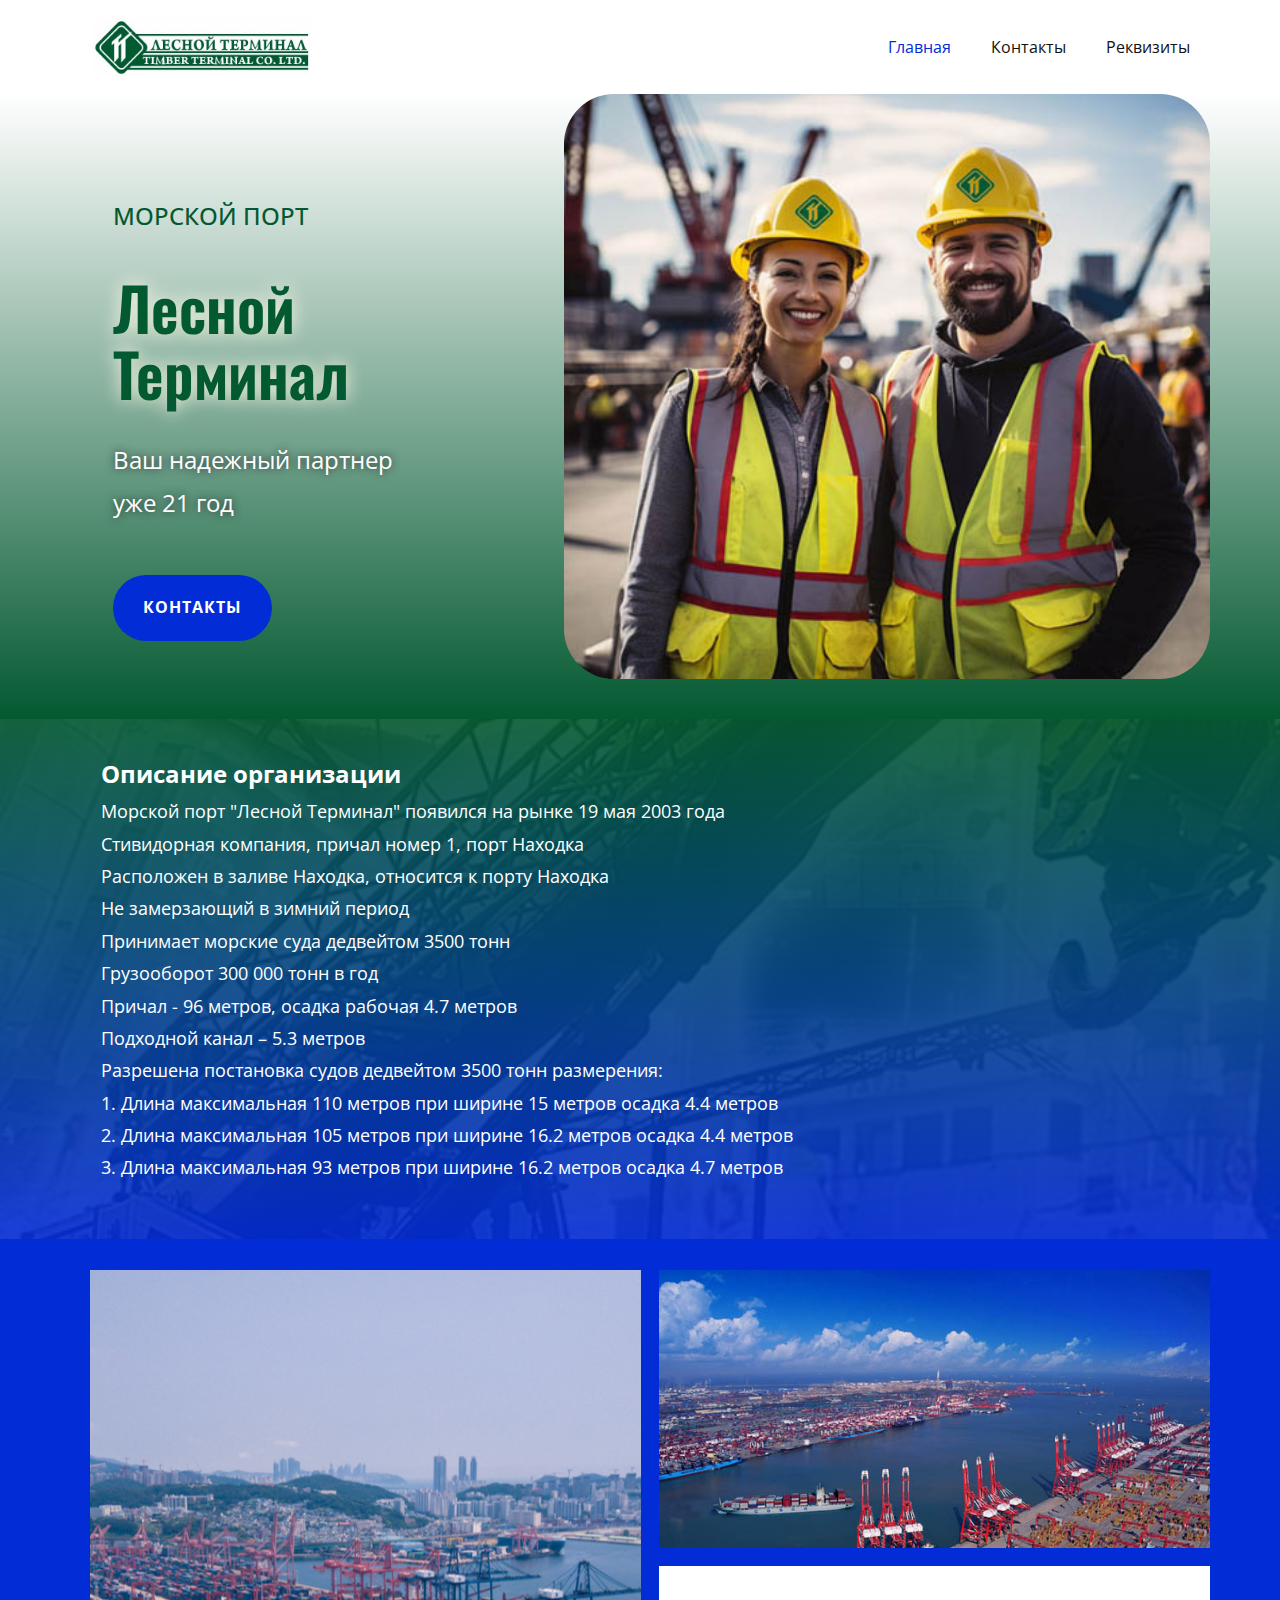
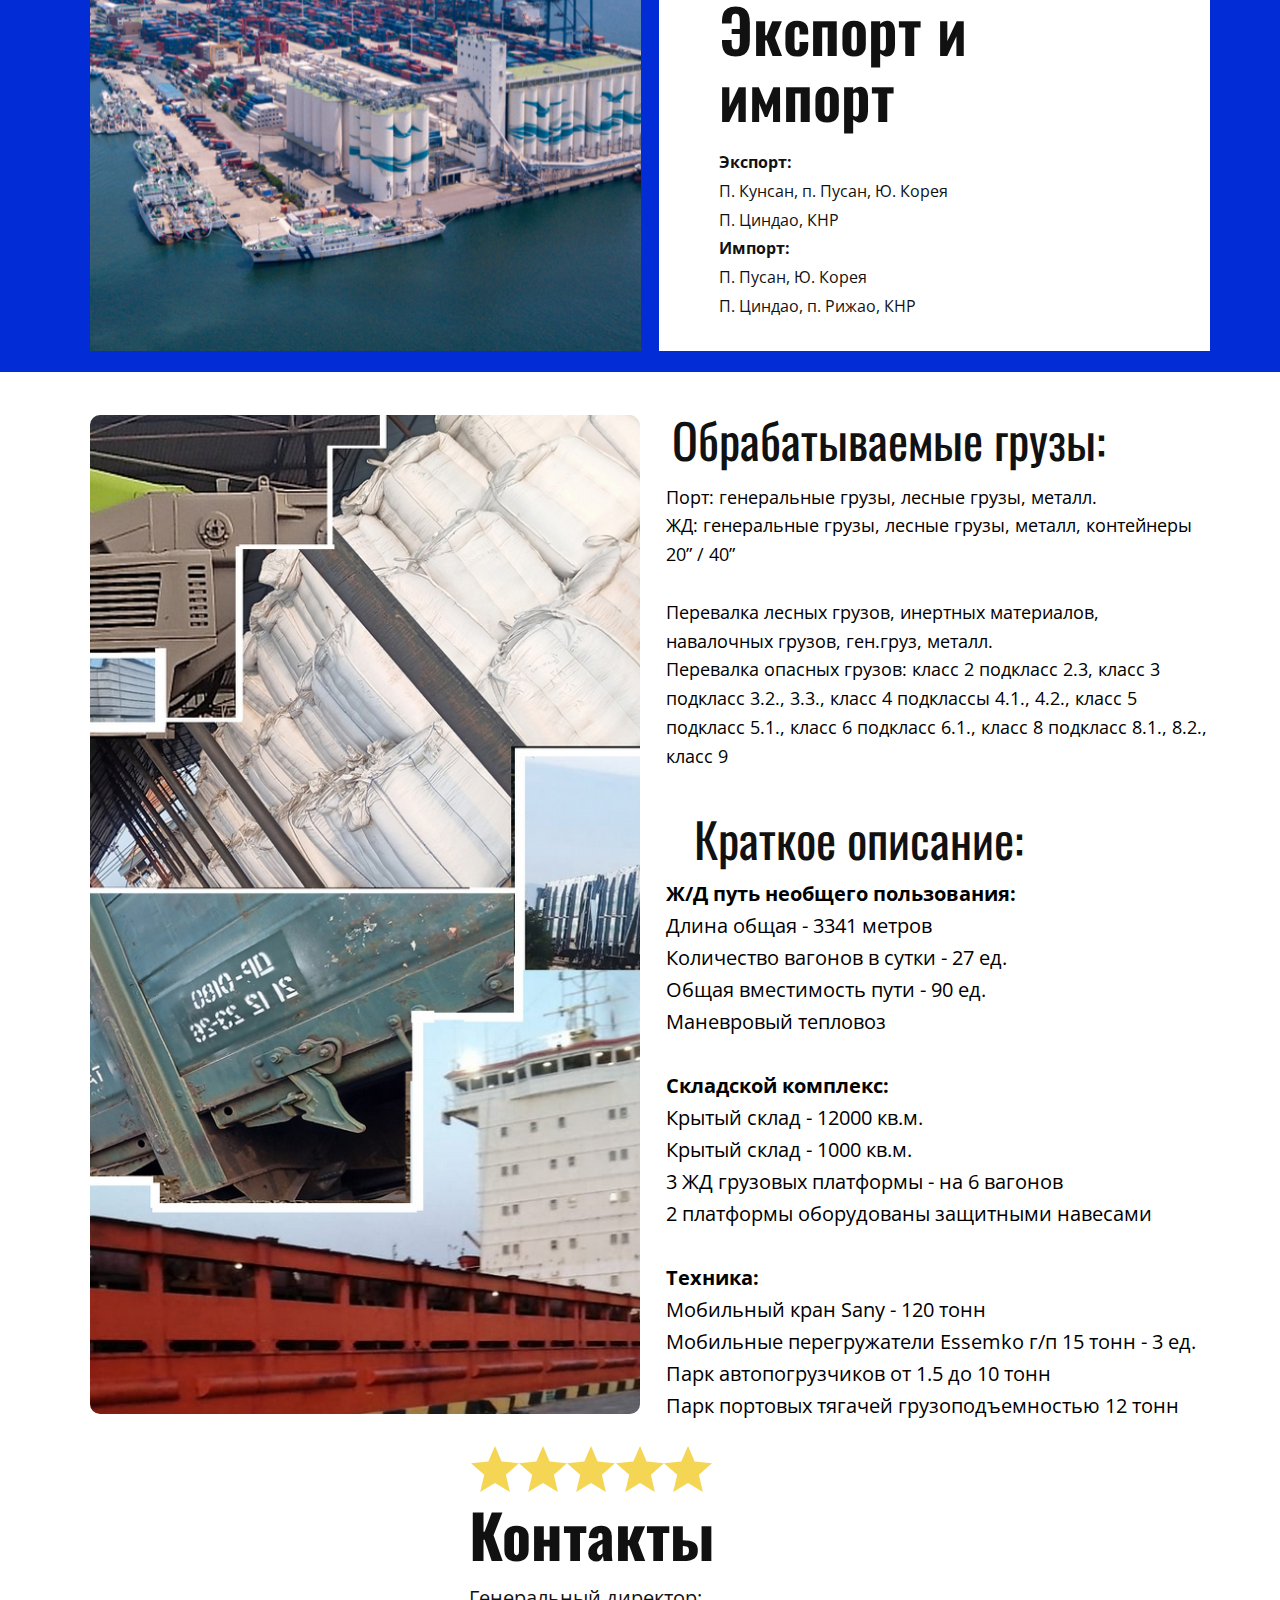
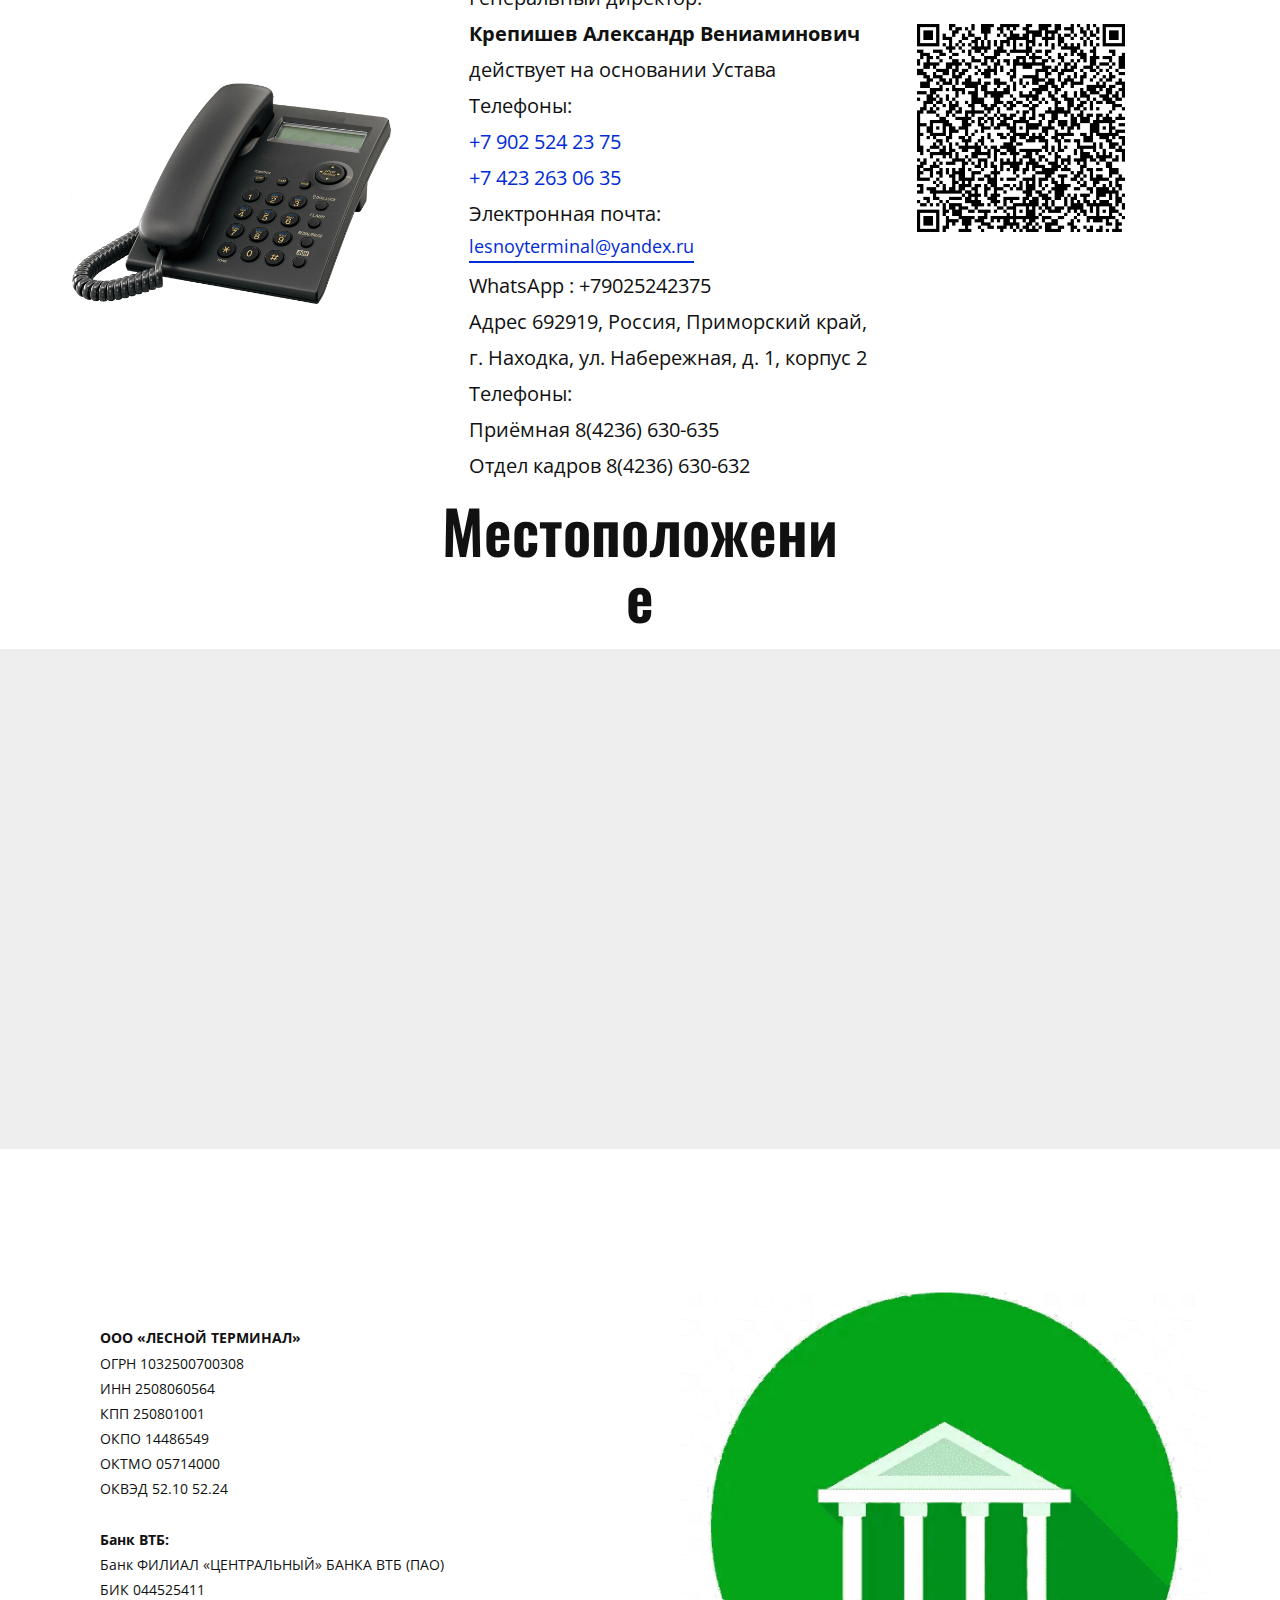
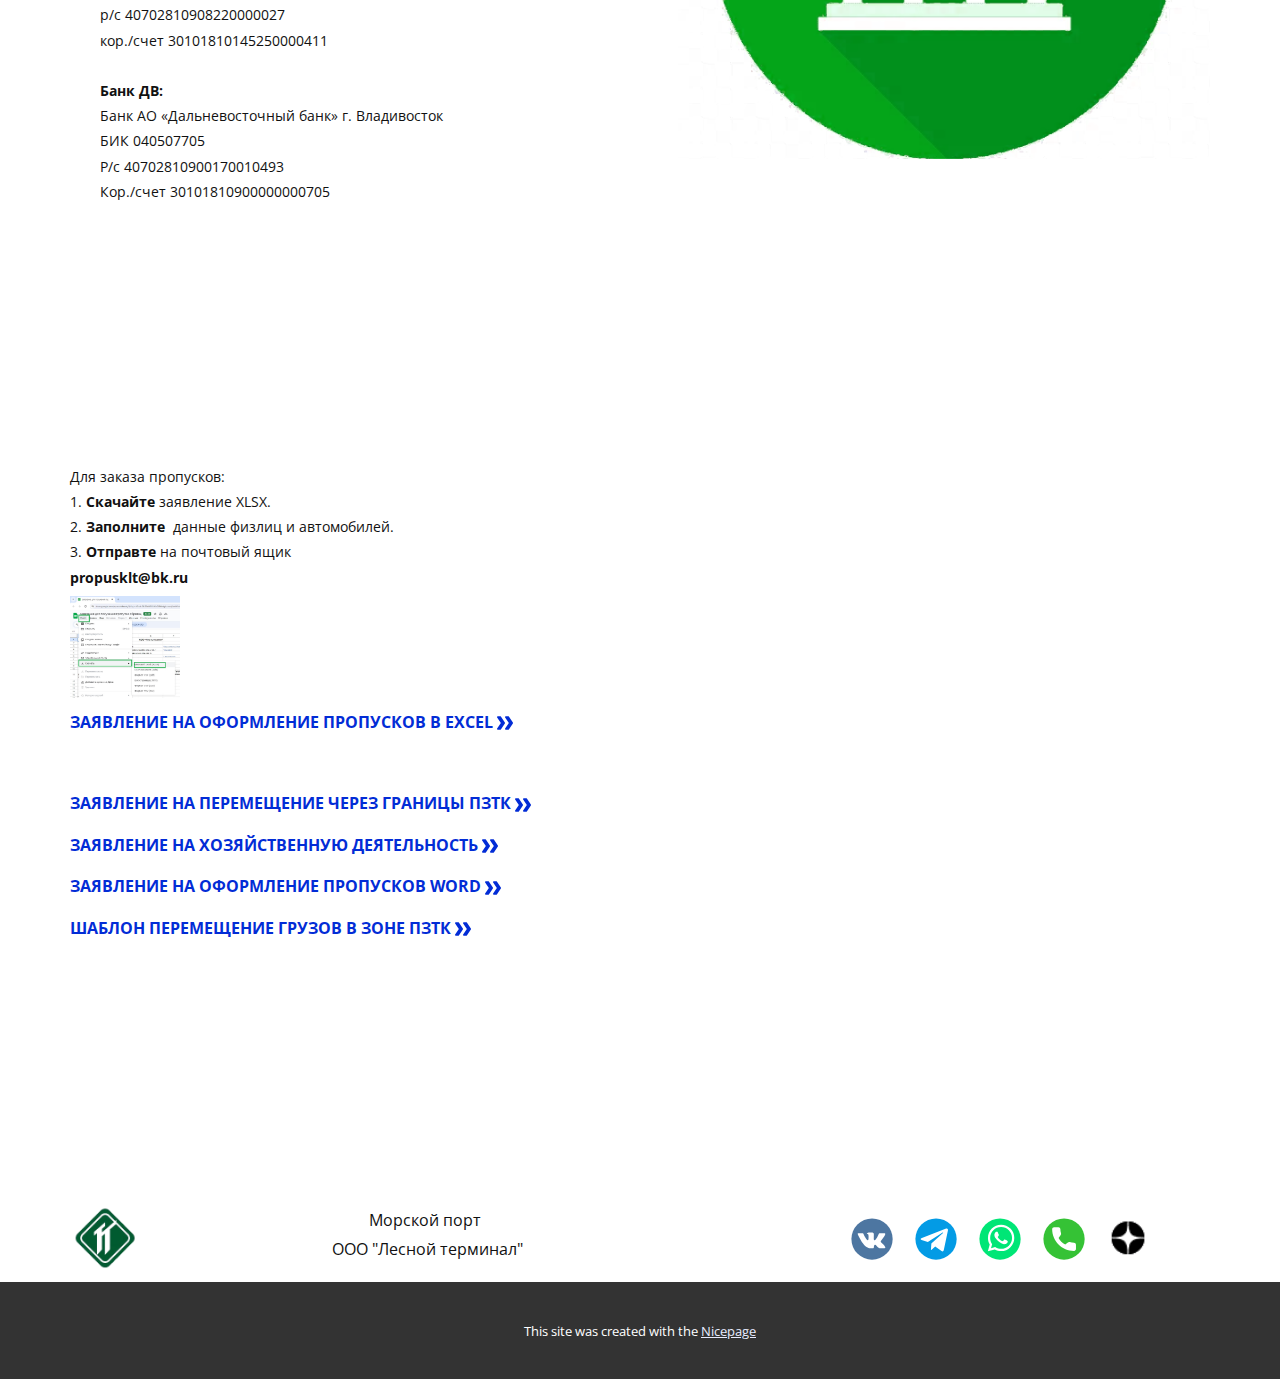
==== index.html @ 2a7ea037 "site 1.0" ====
<!DOCTYPE html>
<html style="font-size: 16px;" lang="ru-RU"><head>
    <meta name="viewport" content="width=device-width, initial-scale=1.0">
    <meta charset="utf-8">
    <meta name="keywords" content="морской порт лесной терминал стивидорная компания находка импорт экспорт погрузка разгрузка перевалка обработка грузов">
    <meta name="description" content="">
    <title>Главная</title>
    <link rel="stylesheet" href="nicepage.css" media="screen">
<link rel="stylesheet" href="Главная.css" media="screen">
    <script class="u-script" type="text/javascript" src="jquery.js" defer=""></script>
    <script class="u-script" type="text/javascript" src="nicepage.js" defer=""></script>
    <link rel="icon" href="images/favicon.jpg">
    <link id="u-theme-google-font" rel="stylesheet" href="fonts.css">
    
    
    
    
    
    
    
    
    
    
    
    
    
    <script type="application/ld+json">{
		"@context": "http://schema.org",
		"@type": "Organization",
		"name": "Копия lesnoyterminal",
		"logo": "images/logo2.jpg",
		"sameAs": [
				"https://vk.com/timberterminal",
				"https://t.me/timber_terminal",
				"tel:+79025242375",
				"tel:+79025242375",
				"https://sites.google.com/view/timber-terminal"
		]
}</script>
    <meta name="theme-color" content="#022cd6">
    <meta property="og:title" content="Главная">
    <meta property="og:description" content="">
    <meta property="og:type" content="website">
  <meta data-intl-tel-input-cdn-path="intlTelInput/"></head>
  <body data-home-page="Главная.html" data-home-page-title="Главная" data-path-to-root="./" data-include-products="false" class="u-body u-xl-mode" data-lang="ru"><header class="u-clearfix u-header u-header" id="sec-8713" data-animation-name="" data-animation-duration="0" data-animation-delay="0" data-animation-direction=""><div class="u-clearfix u-sheet u-valign-middle u-sheet-1">
        <a href="#" class="u-image u-logo u-image-1" data-image-width="554" data-image-height="146">
          <img src="images/logo2.jpg" class="u-logo-image u-logo-image-1">
        </a>
        <nav class="u-menu u-menu-one-level u-offcanvas u-menu-1">
          <div class="menu-collapse" style="font-size: 1rem; letter-spacing: 0px;">
            <a class="u-button-style u-custom-left-right-menu-spacing u-custom-padding-bottom u-custom-top-bottom-menu-spacing u-nav-link u-text-active-palette-1-base u-text-hover-palette-2-base" href="#">
              <svg class="u-svg-link" viewBox="0 0 24 24"><use xlink:href="#menu-hamburger"></use></svg>
              <svg class="u-svg-content" version="1.1" id="menu-hamburger" viewBox="0 0 16 16" x="0px" y="0px" xmlns:xlink="http://www.w3.org/1999/xlink" xmlns="http://www.w3.org/2000/svg"><g><rect y="1" width="16" height="2"></rect><rect y="7" width="16" height="2"></rect><rect y="13" width="16" height="2"></rect>
</g></svg>
            </a>
          </div>
          <div class="u-custom-menu u-nav-container">
            <ul class="u-nav u-unstyled u-nav-1"><li class="u-nav-item"><a class="u-button-style u-nav-link u-text-active-palette-1-base u-text-hover-palette-2-base" href="Главная.html" style="padding: 16px 20px;">Главная</a>
</li><li class="u-nav-item"><a class="u-button-style u-nav-link u-text-active-palette-1-base u-text-hover-palette-2-base" href="Контакты.html" style="padding: 16px 20px;">Контакты</a>
</li><li class="u-nav-item"><a class="u-button-style u-nav-link u-text-active-palette-1-base u-text-hover-palette-2-base" href="Реквизиты.html" style="padding: 16px 20px;">Реквизиты</a>
</li></ul>
          </div>
          <div class="u-custom-menu u-nav-container-collapse">
            <div class="u-black u-container-style u-inner-container-layout u-opacity u-opacity-95 u-sidenav">
              <div class="u-inner-container-layout u-sidenav-overflow">
                <div class="u-menu-close"></div>
                <ul class="u-align-center u-nav u-popupmenu-items u-unstyled u-nav-2"><li class="u-nav-item"><a class="u-button-style u-nav-link" href="Главная.html">Главная</a>
</li><li class="u-nav-item"><a class="u-button-style u-nav-link" href="Контакты.html">Контакты</a>
</li><li class="u-nav-item"><a class="u-button-style u-nav-link" href="Реквизиты.html">Реквизиты</a>
</li></ul>
              </div>
            </div>
            <div class="u-black u-menu-overlay u-opacity u-opacity-70"></div>
          </div>
        </nav>
      </div></header> 
    <section class="u-clearfix u-gradient u-lightbox u-section-1" id="carousel_72a0">
      <div class="u-clearfix u-sheet u-sheet-1">
        <div class="data-layout-selected u-clearfix u-expanded-width u-gutter-0 u-layout-custom-xs u-layout-wrap u-layout-wrap-1">
          <div class="u-layout">
            <div class="u-layout-row">
              <div class="u-align-left u-container-style u-layout-cell u-left-cell u-size-26-xl u-size-27-lg u-size-28-md u-size-28-sm u-size-60-xs u-layout-cell-1">
                <div class="u-container-layout u-container-layout-1">
                  <p class="u-text u-text-custom-color-1 u-text-1">МОРСКОЙ ПОРТ</p>
                  <h2 class="u-text u-text-custom-color-1 u-text-2">Лесной Терминал </h2>
                  <p class="u-text u-text-body-alt-color u-text-3"> Ваш надежный партнер уже 21 год</p>
                  <a href="Главная.html#sec-33ca" class="u-align-left u-border-none u-btn u-btn-round u-button-style u-hover-palette-1-light-1 u-radius u-text-active-white u-btn-1">контакты </a>
                </div>
              </div>
              <div class="u-container-style u-image u-image-round u-layout-cell u-radius u-right-cell u-size-32-md u-size-32-sm u-size-33-lg u-size-34-xl u-size-60-xs u-image-1" data-image-width="480" data-image-height="480">
                <div class="u-container-layout u-container-layout-2"></div>
              </div>
            </div>
          </div>
        </div>
      </div>
    </section>
    <section class="u-clearfix u-image u-palette-1-dark-1 u-shading u-section-2" id="carousel_14cd" data-image-width="540" data-image-height="640">
      <div class="u-clearfix u-sheet u-sheet-1">
        <div class="data-layout-selected u-clearfix u-expanded-width-lg u-expanded-width-md u-expanded-width-sm u-expanded-width-xs u-gutter-10 u-layout-custom-xs u-layout-wrap u-layout-wrap-1">
          <div class="u-gutter-0 u-layout">
            <div class="u-layout-row">
              <div class="u-align-left u-container-style u-layout-cell u-size-60 u-layout-cell-1">
                <div class="u-container-layout u-container-layout-1">
                  <p class="u-align-left u-text u-text-body-alt-color u-text-1">
                    <span style="font-size: 1.5rem;"><b>Описание организации</b>
                    </span>
                    <br>Морской порт "Лесной Терминал" появился на рынке 19 мая 2003 года<br>Стивидорная компания, причал номер 1, порт Находка<br>Расположен в заливе Находка, относится к порту Находка<br>Не замерзающий в зимний период<br>Принимает морские суда дедвейтом 3500 тонн<br>Грузооборот 300 000 тонн в год<br>Причал - 96 метров, осадка рабочая 4.7 метров<br>Подходной канал – 5.3 метров<br>Разрешена постановка судов де​двейтом 3500 тонн размерения:<br>1. Длина максимальная 110 метров при ширине 15 метров осадка 4.4 метров<br>2. Длина максимальная 105 метров при ширине 16.2 метров осадка 4.4 метров<br>3. Длина максимальная 93 метров при ширине 16.2 метров осадка 4.7 метров 
                  </p>
                </div>
              </div>
            </div>
          </div>
        </div>
      </div>
    </section>
    <section class="u-clearfix u-palette-1-dark-1 u-section-3" id="sec-cba5">
      <div class="u-clearfix u-sheet u-sheet-1">
        <div class="data-layout-selected u-clearfix u-expanded-width-md u-expanded-width-sm u-expanded-width-xs u-gutter-18 u-layout-wrap u-palette-1-dark-1 u-layout-wrap-1">
          <div class="u-gutter-0 u-layout">
            <div class="u-layout-row">
              <div class="u-size-30 u-size-60-md">
                <div class="u-layout-row">
                  <div class="u-align-left u-container-style u-hidden-xs u-image u-layout-cell u-left-cell u-size-60 u-image-1" src="" data-image-width="948" data-image-height="640">
                    <div class="u-container-layout u-valign-middle u-container-layout-1" src=""></div>
                  </div>
                </div>
              </div>
              <div class="u-size-30 u-size-60-md">
                <div class="u-layout-col">
                  <div class="u-align-left u-container-style u-image u-layout-cell u-right-cell u-size-40 u-image-2" data-image-width="640" data-image-height="351">
                    <div class="u-container-layout u-valign-middle u-container-layout-2" src=""></div>
                  </div>
                  <div class="u-align-left u-container-align-left-lg u-container-align-left-md u-container-align-left-xl u-container-style u-layout-cell u-right-cell u-size-20 u-white u-layout-cell-3" src="">
                    <div class="u-container-layout u-valign-top-xl u-container-layout-3">
                      <h2 class="u-align-center-sm u-align-center-xs u-align-left-lg u-align-left-md u-align-left-xl u-text u-text-default-lg u-text-default-md u-text-default-sm u-text-default-xl u-text-1"> Экспорт и импорт</h2>
                      <p class="u-align-left u-text u-text-2"><b>Экспорт:</b>
                        <br>П. Кунсан, п. Пусан, Ю. Корея<br>П. Циндао, КНР<br><b>Импорт:</b>
                        <br>П. Пусан, Ю. Корея<br>П. Циндао, п. Рижао, КНР
                      </p>
                    </div>
                  </div>
                </div>
              </div>
            </div>
          </div>
        </div>
      </div>
    </section>
    <section class="u-align-center u-clearfix u-image u-shading u-section-4" id="sec-96f3" data-image-width="2048" data-image-height="1080">
      <div class="u-clearfix u-sheet u-sheet-1">
        <h1 class="u-align-center u-text u-text-body-color u-title u-text-1"> Обрабатываемые грузы:</h1>
        <img class="u-expanded-width-xs u-image u-image-round u-radius u-image-1" src="images/ww.jpg" alt="" data-image-width="2048" data-image-height="1080">
        <p class="u-align-left u-large-text u-text u-text-black u-text-variant u-text-2"> Порт: генеральные грузы, лесные грузы, металл.<br>ЖД: генеральные грузы, лесные грузы, металл, контейнеры 20” / 40”<br>
          <br>Перевалка лесных грузов, инертных материалов, навалочных грузов, ген.груз, металл.<br>Перевалка опасных грузов: класс 2 подкласс 2.3, класс 3 подкласс 3.2., 3.3., класс 4 подклассы 4.1., 4.2., класс 5 подкласс 5.1., класс 6 подкласс 6.1., класс 8 подкласс 8.1., 8.2., класс 9
        </p>
        <h1 class="u-align-center u-text u-text-body-color u-title u-text-3"> Краткое описание:</h1>
        <p class="u-align-left u-large-text u-text u-text-black u-text-variant u-text-4"><b>Ж/Д путь необщего пользования:</b>
          <br>Длина общая - 3341 метров<br>Количество вагонов в сутки - 27 ед.<br>Общая вместимость пути - 90 ед.<br>Маневровый тепловоз<br>
          <br><b>Складской комплекс:</b>
          <br>Крытый склад - 12000 кв.м.<br>Крытый склад - 1000 кв.м.<br>3 ЖД грузовых платформы - на 6 вагонов<br>2 платформы оборудованы защитными навесами<br>
          <br><b>Техника:</b>
          <br>Мобильный кран Sany - 120 тонн<br>Мобильные перегружатели Essemko г/п 15 тонн - 3 ед.<br>Парк автопогрузчиков от 1.5 до 10 тонн<br>Парк портовых тягачей грузоподъемностью 12 тонн
        </p>
      </div>
    </section>
    <section class="u-clearfix u-section-5" id="sec-f54a">
      <div class="u-clearfix u-sheet u-valign-middle-xs u-sheet-1"><span class="u-align-center u-icon u-text-palette-3-light-1 u-icon-1"><svg class="u-svg-link" preserveAspectRatio="xMidYMin slice" viewBox="0 0 32 32" style=""><use xmlns:xlink="http://www.w3.org/1999/xlink" xlink:href="#svg-475f"></use></svg><svg class="u-svg-content" viewBox="0 0 32 32" id="svg-475f"><g><path d="M20.388,10.918L32,12.118l-8.735,7.749L25.914,31.4l-9.893-6.088L6.127,31.4l2.695-11.533L0,12.118 l11.547-1.2L16.026,0.6L20.388,10.918z"></path>
</g></svg>
                
                
              </span><span class="u-align-center u-icon u-text-palette-3-light-1 u-icon-2"><svg class="u-svg-link" preserveAspectRatio="xMidYMin slice" viewBox="0 0 32 32" style=""><use xmlns:xlink="http://www.w3.org/1999/xlink" xlink:href="#svg-cccf"></use></svg><svg class="u-svg-content" viewBox="0 0 32 32" id="svg-cccf"><g><path d="M20.388,10.918L32,12.118l-8.735,7.749L25.914,31.4l-9.893-6.088L6.127,31.4l2.695-11.533L0,12.118 l11.547-1.2L16.026,0.6L20.388,10.918z"></path>
</g></svg>
                
                
              </span><span class="u-align-center u-icon u-text-palette-3-light-1 u-icon-3"><svg class="u-svg-link" preserveAspectRatio="xMidYMin slice" viewBox="0 0 32 32" style=""><use xmlns:xlink="http://www.w3.org/1999/xlink" xlink:href="#svg-e0ba"></use></svg><svg class="u-svg-content" viewBox="0 0 32 32" id="svg-e0ba"><g><path d="M20.388,10.918L32,12.118l-8.735,7.749L25.914,31.4l-9.893-6.088L6.127,31.4l2.695-11.533L0,12.118 l11.547-1.2L16.026,0.6L20.388,10.918z"></path>
</g></svg>
                
                
              </span><span class="u-align-center u-icon u-text-palette-3-light-1 u-icon-4"><svg class="u-svg-link" preserveAspectRatio="xMidYMin slice" viewBox="0 0 32 32" style=""><use xmlns:xlink="http://www.w3.org/1999/xlink" xlink:href="#svg-8091"></use></svg><svg class="u-svg-content" viewBox="0 0 32 32" id="svg-8091"><g><path d="M20.388,10.918L32,12.118l-8.735,7.749L25.914,31.4l-9.893-6.088L6.127,31.4l2.695-11.533L0,12.118 l11.547-1.2L16.026,0.6L20.388,10.918z"></path>
</g></svg>
                
                
              </span><span class="u-align-center u-icon u-text-palette-3-light-1 u-icon-5"><svg class="u-svg-link" preserveAspectRatio="xMidYMin slice" viewBox="0 0 32 32" style=""><use xmlns:xlink="http://www.w3.org/1999/xlink" xlink:href="#svg-169b"></use></svg><svg class="u-svg-content" viewBox="0 0 32 32" id="svg-169b"><g><path d="M20.388,10.918L32,12.118l-8.735,7.749L25.914,31.4l-9.893-6.088L6.127,31.4l2.695-11.533L0,12.118 l11.547-1.2L16.026,0.6L20.388,10.918z"></path>
</g></svg>
                
                
              </span>
      </div>
    </section>
    <section class="u-clearfix u-container-align-center-lg u-container-align-center-md u-container-align-center-sm u-container-align-center-xl u-section-6" id="sec-33ca">
      <div class="u-clearfix u-sheet u-sheet-1">
        <div class="data-layout-selected u-clearfix u-expanded-width u-gutter-0 u-layout-wrap u-layout-wrap-1">
          <div class="u-layout" style="">
            <div class="u-layout-row" style="">
              <div class="u-align-center u-container-style u-image u-image-contain u-layout-cell u-left-cell u-size-17 u-size-xs-60 u-image-1" src="" data-image-width="609" data-image-height="420">
                <div class="u-container-layout u-container-layout-1" src=""></div>
              </div>
              <div class="u-align-center u-container-style u-layout-cell u-right-cell u-size-43 u-size-xs-60 u-white u-layout-cell-2" src="">
                <div class="u-container-layout u-container-layout-2">
                  <h2 class="u-align-left u-text u-text-default-lg u-text-default-sm u-text-default-xl u-text-default-xs u-text-1"><b style="">Контакты</b>
                  </h2>
                  <p class="u-align-left u-text u-text-default-sm u-text-default-xs u-text-2">Генеральный директор:<br>
                    <span style="font-weight: 700;">Крепишев Александр Вениаминович</span>
                    <br>действует на основании Устава<br>Телефоны:<br>
                    <a href="tel:+79025242375" class="u-active-none u-border-none u-btn u-button-style u-hover-none u-none u-text-palette-1-base u-btn-1">+7 902 524 23 75</a>
                    <br>
                    <a href="tel:+74232630635" class="u-active-none u-border-none u-btn u-button-style u-hover-none u-none u-text-palette-1-base u-btn-2">+7 423 263 06 35</a>
                    <br>Электронная почта:&nbsp;<br>
                    <br>WhatsApp : +79025242375<br>Адрес 692919, Россия, Приморский край,<br>г. Находка, ул. Набережная, д. 1, корпус 2<br>Телефоны:<br>Приёмная 8(4236) 630-635<br>Отдел кадров 8(4236) 630-632
                  </p>
                  <img class="u-image u-image-default u-image-2" src="images/barcodeKrepishev2024-03-21.gif" alt="" data-image-width="260" data-image-height="260">
                  <a href="mailto:lesnoyterminal@yandex.ru?subject=%D0%92%D0%BE%D0%BF%D1%80%D0%BE%D1%81" class="u-active-none u-border-2 u-border-active-palette-2-dark-1 u-border-hover-palette-2-base u-border-no-left u-border-no-right u-border-no-top u-border-palette-1-base u-btn u-button-style u-hover-none u-none u-text-hover-palette-2-base u-text-palette-1-base u-btn-3">lesnoyterminal@yandex.ru</a>
                </div>
              </div>
            </div>
          </div>
        </div>
      </div>
    </section>
    <section class="u-clearfix u-section-7" id="sec-fd4b">
      <div class="u-clearfix u-sheet u-sheet-1">
        <h2 class="u-align-center u-text u-text-1">Местоположение</h2>
      </div>
    </section>
    <section class="u-clearfix u-grey-light-2 u-typography-custom-page-typography-12--Map u-section-8" id="sec-8a7d">
      <div class="u-clearfix u-sheet u-sheet-1">
        <div class="u-absolute-hcenter u-expanded u-grey-light-2 u-map">
          <div class="embed-responsive">
            <iframe class="embed-responsive-item" src="https://www.google.com/maps/embed?pb=!1m13!1m8!1m3!1d2925.751299118766!2d132.911116!3d42.835867!3m2!1i1024!2i768!4f13.1!3m2!1m1!2zNDLCsDUwJzA5LjUiTiAxMzLCsDU0JzQxLjkiRQ!5e0!3m2!1sru!2sus!4v1710830240417!5m2!1sru!2sus" data-map="[base64]"></iframe>
          </div>
        </div>
      </div>
    </section>
    <section class="u-clearfix u-section-9" id="carousel_acc3">
      <div class="u-clearfix u-sheet u-sheet-1">
        <div class="data-layout-selected u-clearfix u-expanded-width u-layout-wrap u-layout-wrap-1">
          <div class="u-layout">
            <div class="u-layout-row">
              <div class="u-container-align-center-sm u-container-align-center-xs u-container-style u-layout-cell u-size-32 u-layout-cell-1">
                <div class="u-container-layout u-container-layout-1">
                  <h2 class="u-align-center-sm u-align-center-xs u-text u-text-default u-text-1" data-animation-name="customAnimationIn" data-animation-duration="2000" data-animation-delay="0"><b>Реквизиты</b>
                  </h2>
                  <p class="u-text u-text-default u-text-2"><b>ООО «ЛЕСНОЙ ТЕРМИНАЛ»</b>
                    <br>ОГРН 1032500700308<br>ИНН 2508060564<br>КПП 250801001<br>ОКПО 14486549<br>ОКТМО 05714000<br>ОКВЭД 52.10 52.24<br>
                    <br><b>Банк ВТБ:</b>
                    <br>Банк ФИЛИАЛ «ЦЕНТРАЛЬНЫЙ» БАНКА ВТБ (ПАО)<br>БИК 044525411<br>р/с 40702810908220000027<br>кор./счет 30101810145250000411<br>
                    <br><b>Банк ДВ:</b>
                    <br>Банк АО «Дальневосточный банк» г. Владивосток<br>БИК 040507705<br>Р/с 40702810900170010493<br>Кор./счет 30101810900000000705<br>
                  </p>
                </div>
              </div>
              <div class="u-container-align-center u-container-style u-image u-image-contain u-layout-cell u-size-28 u-image-1" data-image-width="583" data-image-height="537">
                <div class="u-container-layout u-container-layout-2"></div>
              </div>
            </div>
          </div>
        </div>
      </div>
    </section>
    <section class="u-clearfix u-section-10" id="sec-fb49">
      <div class="u-clearfix u-sheet u-valign-middle-xl u-sheet-1">
        <h2 class="u-align-left u-text u-text-1" data-animation-name="customAnimationIn" data-animation-duration="2000" data-animation-delay="0"><b></b>Бланки и документы 
        </h2>
      </div>
    </section>
    <section class="u-clearfix u-lightbox u-section-11" id="sec-1229">
      <div class="u-clearfix u-sheet u-sheet-1">
        <p class="u-text u-text-1"> Для заказа
пропусков:<br> 1.&nbsp;<b>Скачайте</b> заявление XLSX.&nbsp;<br> 2. <b>Заполните&nbsp;</b> данные физлиц и автомобилей.&nbsp;<br> 3. <b>Отправте</b> на почтовый ящик <b>propusklt@bk.ru</b>
        </p>
        <img class="u-image u-image-default u-image-1" src="images/how_to_download_zayavka.jpg" alt="" data-image-width="667" data-image-height="618">
        <a href="https://docs.google.com/spreadsheets/d/1vjmK6ncLGU20rWB6lJKeGJBtkdgA-uwd/edit?usp=sharing&amp;ouid=107795807056869049396&amp;rtpof=true&amp;sd=true" class="u-btn u-button-style u-none u-text-hover-palette-2-base u-text-palette-1-base u-btn-1" target="_blank"> Заявление ​на Оформление пропусков в EXCEL&nbsp;<span class="u-icon u-text-palette-1-base"><svg class="u-svg-content" viewBox="0 -32 426.66667 426" style="width: 1em; height: 1em;"><path d="m213.332031 181.667969c0 4.265625-1.277343 8.53125-3.625 11.730469l-106.667969 160c-3.839843 5.761718-10.238281 9.601562-17.707031 9.601562h-64c-11.730469 0-21.332031-9.601562-21.332031-21.332031 0-4.269531 1.28125-8.535157 3.625-11.734375l98.773438-148.265625-98.773438-148.269531c-2.34375-3.199219-3.625-7.464844-3.625-11.730469 0-11.734375 9.601562-21.335938 21.332031-21.335938h64c7.46875 0 13.867188 3.839844 17.707031 9.601563l106.667969 160c2.347657 3.199218 3.625 7.464844 3.625 11.734375zm0 0"></path><path d="m426.667969 181.667969c0 4.265625-1.28125 8.53125-3.628907 11.730469l-106.664062 160c-3.839844 5.761718-10.242188 9.601562-17.707031 9.601562h-64c-11.734375 0-21.335938-9.601562-21.335938-21.332031 0-4.269531 1.28125-8.535157 3.628907-11.734375l98.773437-148.265625-98.773437-148.269531c-2.347657-3.199219-3.628907-7.464844-3.628907-11.730469 0-11.734375 9.601563-21.335938 21.335938-21.335938h64c7.464843 0 13.867187 3.839844 17.707031 9.601563l106.664062 160c2.347657 3.199218 3.628907 7.464844 3.628907 11.734375zm0 0"></path></svg></span>
        </a>
        <a href="https://docs.google.com/document/d/1SxSvS15rcr_fBs8Gp6ZqquhkWEd0nw_2/edit?usp=sharing&amp;ouid=107795807056869049396&amp;rtpof=true&amp;sd=true" class="u-align-left-md u-align-left-sm u-align-left-xs u-btn u-button-style u-none u-text-hover-palette-2-base u-text-palette-1-base u-btn-2" target="_blank"> Заявление на перемещение через границы ПЗТК&nbsp;<span class="u-icon u-text-palette-1-base"><svg class="u-svg-content" viewBox="0 -32 426.66667 426" style="width: 1em; height: 1em;"><path d="m213.332031 181.667969c0 4.265625-1.277343 8.53125-3.625 11.730469l-106.667969 160c-3.839843 5.761718-10.238281 9.601562-17.707031 9.601562h-64c-11.730469 0-21.332031-9.601562-21.332031-21.332031 0-4.269531 1.28125-8.535157 3.625-11.734375l98.773438-148.265625-98.773438-148.269531c-2.34375-3.199219-3.625-7.464844-3.625-11.730469 0-11.734375 9.601562-21.335938 21.332031-21.335938h64c7.46875 0 13.867188 3.839844 17.707031 9.601563l106.667969 160c2.347657 3.199218 3.625 7.464844 3.625 11.734375zm0 0"></path><path d="m426.667969 181.667969c0 4.265625-1.28125 8.53125-3.628907 11.730469l-106.664062 160c-3.839844 5.761718-10.242188 9.601562-17.707031 9.601562h-64c-11.734375 0-21.335938-9.601562-21.335938-21.332031 0-4.269531 1.28125-8.535157 3.628907-11.734375l98.773437-148.265625-98.773437-148.269531c-2.347657-3.199219-3.628907-7.464844-3.628907-11.730469 0-11.734375 9.601563-21.335938 21.335938-21.335938h64c7.464843 0 13.867187 3.839844 17.707031 9.601563l106.664062 160c2.347657 3.199218 3.628907 7.464844 3.628907 11.734375zm0 0"></path></svg></span>
        </a>
        <a href="https://docs.google.com/document/d/1iDlNnRhyQJmNTK05QHZP57FHfQcF1DoH/edit?usp=sharing&amp;ouid=107795807056869049396&amp;rtpof=true&amp;sd=true" class="u-btn u-button-style u-none u-text-hover-palette-2-base u-text-palette-1-base u-btn-3" target="_blank"> Заявление ​на хозяйственную деятельность&nbsp;<span class="u-icon u-text-palette-1-base"><svg class="u-svg-content" viewBox="0 -32 426.66667 426" style="width: 1em; height: 1em;"><path d="m213.332031 181.667969c0 4.265625-1.277343 8.53125-3.625 11.730469l-106.667969 160c-3.839843 5.761718-10.238281 9.601562-17.707031 9.601562h-64c-11.730469 0-21.332031-9.601562-21.332031-21.332031 0-4.269531 1.28125-8.535157 3.625-11.734375l98.773438-148.265625-98.773438-148.269531c-2.34375-3.199219-3.625-7.464844-3.625-11.730469 0-11.734375 9.601562-21.335938 21.332031-21.335938h64c7.46875 0 13.867188 3.839844 17.707031 9.601563l106.667969 160c2.347657 3.199218 3.625 7.464844 3.625 11.734375zm0 0"></path><path d="m426.667969 181.667969c0 4.265625-1.28125 8.53125-3.628907 11.730469l-106.664062 160c-3.839844 5.761718-10.242188 9.601562-17.707031 9.601562h-64c-11.734375 0-21.335938-9.601562-21.335938-21.332031 0-4.269531 1.28125-8.535157 3.628907-11.734375l98.773437-148.265625-98.773437-148.269531c-2.347657-3.199219-3.628907-7.464844-3.628907-11.730469 0-11.734375 9.601563-21.335938 21.335938-21.335938h64c7.464843 0 13.867187 3.839844 17.707031 9.601563l106.664062 160c2.347657 3.199218 3.628907 7.464844 3.628907 11.734375zm0 0"></path></svg></span>
        </a>
        <a href="https://docs.google.com/document/d/1oSSsfWigoAfhJAaL59LYOzwMYibvefrt/edit?usp=sharing&amp;ouid=107795807056869049396&amp;rtpof=true&amp;sd=true" class="u-btn u-button-style u-none u-text-hover-palette-2-base u-text-palette-1-base u-btn-4" target="_blank"> Заявление на оформление пропусков word&nbsp;<span class="u-icon u-text-palette-1-base"><svg class="u-svg-content" viewBox="0 -32 426.66667 426" style="width: 1em; height: 1em;"><path d="m213.332031 181.667969c0 4.265625-1.277343 8.53125-3.625 11.730469l-106.667969 160c-3.839843 5.761718-10.238281 9.601562-17.707031 9.601562h-64c-11.730469 0-21.332031-9.601562-21.332031-21.332031 0-4.269531 1.28125-8.535157 3.625-11.734375l98.773438-148.265625-98.773438-148.269531c-2.34375-3.199219-3.625-7.464844-3.625-11.730469 0-11.734375 9.601562-21.335938 21.332031-21.335938h64c7.46875 0 13.867188 3.839844 17.707031 9.601563l106.667969 160c2.347657 3.199218 3.625 7.464844 3.625 11.734375zm0 0"></path><path d="m426.667969 181.667969c0 4.265625-1.28125 8.53125-3.628907 11.730469l-106.664062 160c-3.839844 5.761718-10.242188 9.601562-17.707031 9.601562h-64c-11.734375 0-21.335938-9.601562-21.335938-21.332031 0-4.269531 1.28125-8.535157 3.628907-11.734375l98.773437-148.265625-98.773437-148.269531c-2.347657-3.199219-3.628907-7.464844-3.628907-11.730469 0-11.734375 9.601563-21.335938 21.335938-21.335938h64c7.464843 0 13.867187 3.839844 17.707031 9.601563l106.664062 160c2.347657 3.199218 3.628907 7.464844 3.628907 11.734375zm0 0"></path></svg></span>
        </a>
        <a href="https://docs.google.com/document/d/1xPX6cwoE6Xf38JjU5-ZJnQx4SmINvpY0/edit?usp=sharing&amp;ouid=107795807056869049396&amp;rtpof=true&amp;sd=true" class="u-btn u-button-style u-none u-text-hover-palette-2-base u-text-palette-1-base u-btn-5" target="_blank">Шаблон перемещение грузов в зоне ПЗТК&nbsp;<span class="u-icon u-text-palette-1-base"><svg class="u-svg-content" viewBox="0 -32 426.66667 426" style="width: 1em; height: 1em;"><path d="m213.332031 181.667969c0 4.265625-1.277343 8.53125-3.625 11.730469l-106.667969 160c-3.839843 5.761718-10.238281 9.601562-17.707031 9.601562h-64c-11.730469 0-21.332031-9.601562-21.332031-21.332031 0-4.269531 1.28125-8.535157 3.625-11.734375l98.773438-148.265625-98.773438-148.269531c-2.34375-3.199219-3.625-7.464844-3.625-11.730469 0-11.734375 9.601562-21.335938 21.332031-21.335938h64c7.46875 0 13.867188 3.839844 17.707031 9.601563l106.667969 160c2.347657 3.199218 3.625 7.464844 3.625 11.734375zm0 0"></path><path d="m426.667969 181.667969c0 4.265625-1.28125 8.53125-3.628907 11.730469l-106.664062 160c-3.839844 5.761718-10.242188 9.601562-17.707031 9.601562h-64c-11.734375 0-21.335938-9.601562-21.335938-21.332031 0-4.269531 1.28125-8.535157 3.628907-11.734375l98.773437-148.265625-98.773437-148.269531c-2.347657-3.199219-3.628907-7.464844-3.628907-11.730469 0-11.734375 9.601563-21.335938 21.335938-21.335938h64c7.464843 0 13.867187 3.839844 17.707031 9.601563l106.664062 160c2.347657 3.199218 3.628907 7.464844 3.628907 11.734375zm0 0"></path></svg></span>
        </a>
      </div>
    </section>
    
    
    
    <footer class="u-align-center-md u-align-center-sm u-align-center-xs u-clearfix u-footer u-gradient u-grey-5 u-footer" id="sec-1ec7"><div class="u-clearfix u-sheet u-sheet-1">
        <a href="http://lesnoyterminal.com" class="u-border-2 u-border-white u-image u-logo u-image-1" data-image-width="150" data-image-height="150" title="1" target="_blank">
          <img src="images/tt_w.png" class="u-logo-image u-logo-image-1">
        </a>
        <p class="u-align-center-lg u-align-center-md u-align-center-xl u-text u-text-1">Морской порт&nbsp;<br>ООО "Лесной терминал"
        </p>
        <div class="u-align-left u-social-icons u-spacing-22 u-social-icons-1">
          <a class="u-social-url" target="_blank" data-type="VK" title="VK" href="https://vk.com/timberterminal"><span class="u-icon u-social-icon u-social-vk u-icon-1"><svg class="u-svg-link" preserveAspectRatio="xMidYMin slice" viewBox="0 0 112 112" style=""><use xmlns:xlink="http://www.w3.org/1999/xlink" xlink:href="#svg-6cfc"></use></svg><svg class="u-svg-content" viewBox="0 0 112 112" x="0" y="0" id="svg-6cfc"><circle fill="currentColor" class="st0" cx="56.1" cy="56.1" r="55"></circle><path fill="#FFFFFF" d="M88.2,80.7l-9.8,0.1c0,0-2.1,0.4-4.9-1.5c-3.7-2.5-7.2-9.1-9.9-8.2C60.9,72,61,77.9,61,77.9s0,1.3-0.6,1.9
      c-0.7,0.7-2,0.9-2,0.9H54c0,0-9.7,0.6-18.3-8.3c-9.3-9.7-17.6-29-17.6-29s-0.5-1.3,0-1.9c0.6-0.7,2.2-0.7,2.2-0.7l10.5-0.1
      c0,0,1,0.2,1.7,0.7c0.6,0.4,0.9,1.2,0.9,1.2s1.7,4.3,4,8.2c4.4,7.6,6.4,9.3,7.9,8.4c2.2-1.2,1.5-10.7,1.5-10.7s0-3.5-1.1-5
      c-0.9-1.2-2.5-1.5-3.3-1.6c-0.6-0.1,0.4-1.5,1.6-2.1c1.9-0.9,5.2-1,9.2-0.9c3.1,0,4,0.2,5.2,0.5c3.6,0.9,2.4,4.3,2.4,12.4
      c0,2.6-0.5,6.3,1.4,7.5c0.8,0.5,2.8,0.1,7.7-8.3c2.3-4,4.1-8.6,4.1-8.6s0.4-0.8,1-1.2s1.4-0.3,1.4-0.3l11.1-0.1c0,0,3.3-0.4,3.9,1.1
      c0.6,1.6-1.2,5.3-5.8,11.3c-7.4,9.9-8.3,9-2.1,14.7c5.9,5.5,7.1,8.1,7.3,8.5C93.4,80.4,88.2,80.7,88.2,80.7z"></path></svg></span>
          </a>
          <a class="u-social-url" target="_blank" data-type="Telegram" title="Telegram" href="https://t.me/timber_terminal"><span class="u-icon u-social-icon u-social-telegram u-icon-2"><svg class="u-svg-link" preserveAspectRatio="xMidYMin slice" viewBox="0 0 112 112" style=""><use xmlns:xlink="http://www.w3.org/1999/xlink" xlink:href="#svg-2644"></use></svg><svg class="u-svg-content" viewBox="0 0 112 112" x="0" y="0" id="svg-2644"><circle fill="currentColor" cx="56.1" cy="56.1" r="55"></circle><path fill="#FFFFFF" d="M18.4,53.2l64.7-24.9c3-1.1,5.6,0.7,4.7,5.3l0,0l-11,51.8c-0.8,3.7-3,4.6-6.1,2.8L53.9,75.8l-8.1,7.8
	c-0.9,0.9-1.7,1.6-3.4,1.6l1.2-17l31.1-28c1.4-1.2-0.3-1.9-2.1-0.7L34.2,63.7l-16.6-5.2C14,57.4,14,54.9,18.4,53.2L18.4,53.2z"></path></svg></span>
          </a>
          <a class="u-social-url" target="_blank" data-type="Whatsapp" title="Whatsapp" href="tel:+79025242375"><span class="u-icon u-social-icon u-social-whatsapp u-icon-3"><svg class="u-svg-link" preserveAspectRatio="xMidYMin slice" viewBox="0 0 112 112" style=""><use xmlns:xlink="http://www.w3.org/1999/xlink" xlink:href="#svg-4399"></use></svg><svg class="u-svg-content" viewBox="0 0 112 112" x="0" y="0" id="svg-4399"><circle fill="currentColor" cx="56.1" cy="56.1" r="55"></circle><path fill="#FFFFFF" d="M83.8,28.3C77.2,21.7,68.4,18,59,18c-19.3,0-35.1,15.7-35.1,35.1c0,6.2,1.6,12.2,4.7,17.5l-5,18.2L42.2,84
	c5.1,2.8,10.9,4.3,16.8,4.3h0l0,0c19.3,0,35.1-15.7,35.1-35.1C94.1,43.8,90.5,35,83.8,28.3 M59,82.3L59,82.3
	c-5.2,0-10.4-1.4-14.9-4.1l-1.1-0.6l-11,2.9L35,69.8l-0.7-1.1c-2.9-4.6-4.5-10-4.5-15.5C29.8,37,42.9,24,59,24
	c7.8,0,15.1,3,20.6,8.6c5.5,5.5,8.5,12.8,8.5,20.6C88.2,69.2,75.1,82.3,59,82.3 M75,60.5c-0.9-0.4-5.2-2.6-6-2.9
	c-0.8-0.3-1.4-0.4-2,0.4s-2.3,2.9-2.8,3.4c-0.5,0.6-1,0.7-1.9,0.2c-0.9-0.4-3.7-1.4-7.1-4.4c-2.6-2.3-4.4-5.2-4.9-6.1
	c-0.5-0.9-0.1-1.4,0.4-1.8c0.4-0.4,0.9-1,1.3-1.5c0.4-0.5,0.6-0.9,0.9-1.5c0.3-0.6,0.1-1.1-0.1-1.5c-0.2-0.4-2-4.8-2.7-6.5
	c-0.7-1.7-1.4-1.5-2-1.5c-0.5,0-1.1,0-1.7,0c-0.6,0-1.5,0.2-2.3,1.1c-0.8,0.9-3.1,3-3.1,7.3c0,4.3,3.1,8.5,3.6,9.1
	c0.4,0.6,6.2,9.4,15,13.2c2.1,0.9,3.7,1.4,5,1.8c2.1,0.7,4,0.6,5.5,0.3c1.7-0.3,5.2-2.1,5.9-4.2c0.7-2,0.7-3.8,0.5-4.2
	C76.5,61.1,75.9,60.9,75,60.5"></path></svg></span>
          </a>
          <a class="u-social-url" target="_blank" data-type="Phone" title="Phone" href="tel:+79025242375"><span class="u-icon u-social-icon u-social-phone u-icon-4"><svg class="u-svg-link" preserveAspectRatio="xMidYMin slice" viewBox="0 0 112 112" style=""><use xmlns:xlink="http://www.w3.org/1999/xlink" xlink:href="#svg-7787"></use></svg><svg class="u-svg-content" viewBox="0 0 112 112" x="0" y="0" id="svg-7787"><circle fill="currentColor" cx="56.1" cy="56.1" r="55"></circle><path fill="#FFFFFF" d="M82.7,66c-3.9,0-7.7-0.6-11.3-1.8c-1.8-0.6-4,0-5,1.1l-7.1,5.4c-8.3-4.4-13.4-9.5-17.7-17.7l5.2-7
	c1.4-1.4,1.8-3.3,1.3-5.2c-1.2-3.6-1.8-7.5-1.8-11.3c0-2.8-2.3-5.1-5.1-5.1H29.5c-2.8,0-5.1,2.3-5.1,5.1c0,32.2,26.2,58.4,58.4,58.4
	c2.8,0,5.1-2.3,5.1-5.1V71.1C87.8,68.3,85.6,66,82.7,66z"></path></svg></span>
          </a>
          <a class="u-social-url" target="_blank" data-type="Facebook" title="Google" href="https://sites.google.com/view/timber-terminal"><span class="u-file-icon u-icon u-social-facebook u-social-icon u-icon-5"><img src="images/dzen.png" alt=""></span>
          </a>
        </div>
      </div></footer>
    <section class="u-backlink u-clearfix u-grey-80">
      <p class="u-text">
        <span>This site was created with the </span>
        <a class="u-link" href="https://nicepage.com/" target="_blank" rel="nofollow">
          <span>Nicepage</span>
        </a>
      </p>
    </section>
  
</body></html>
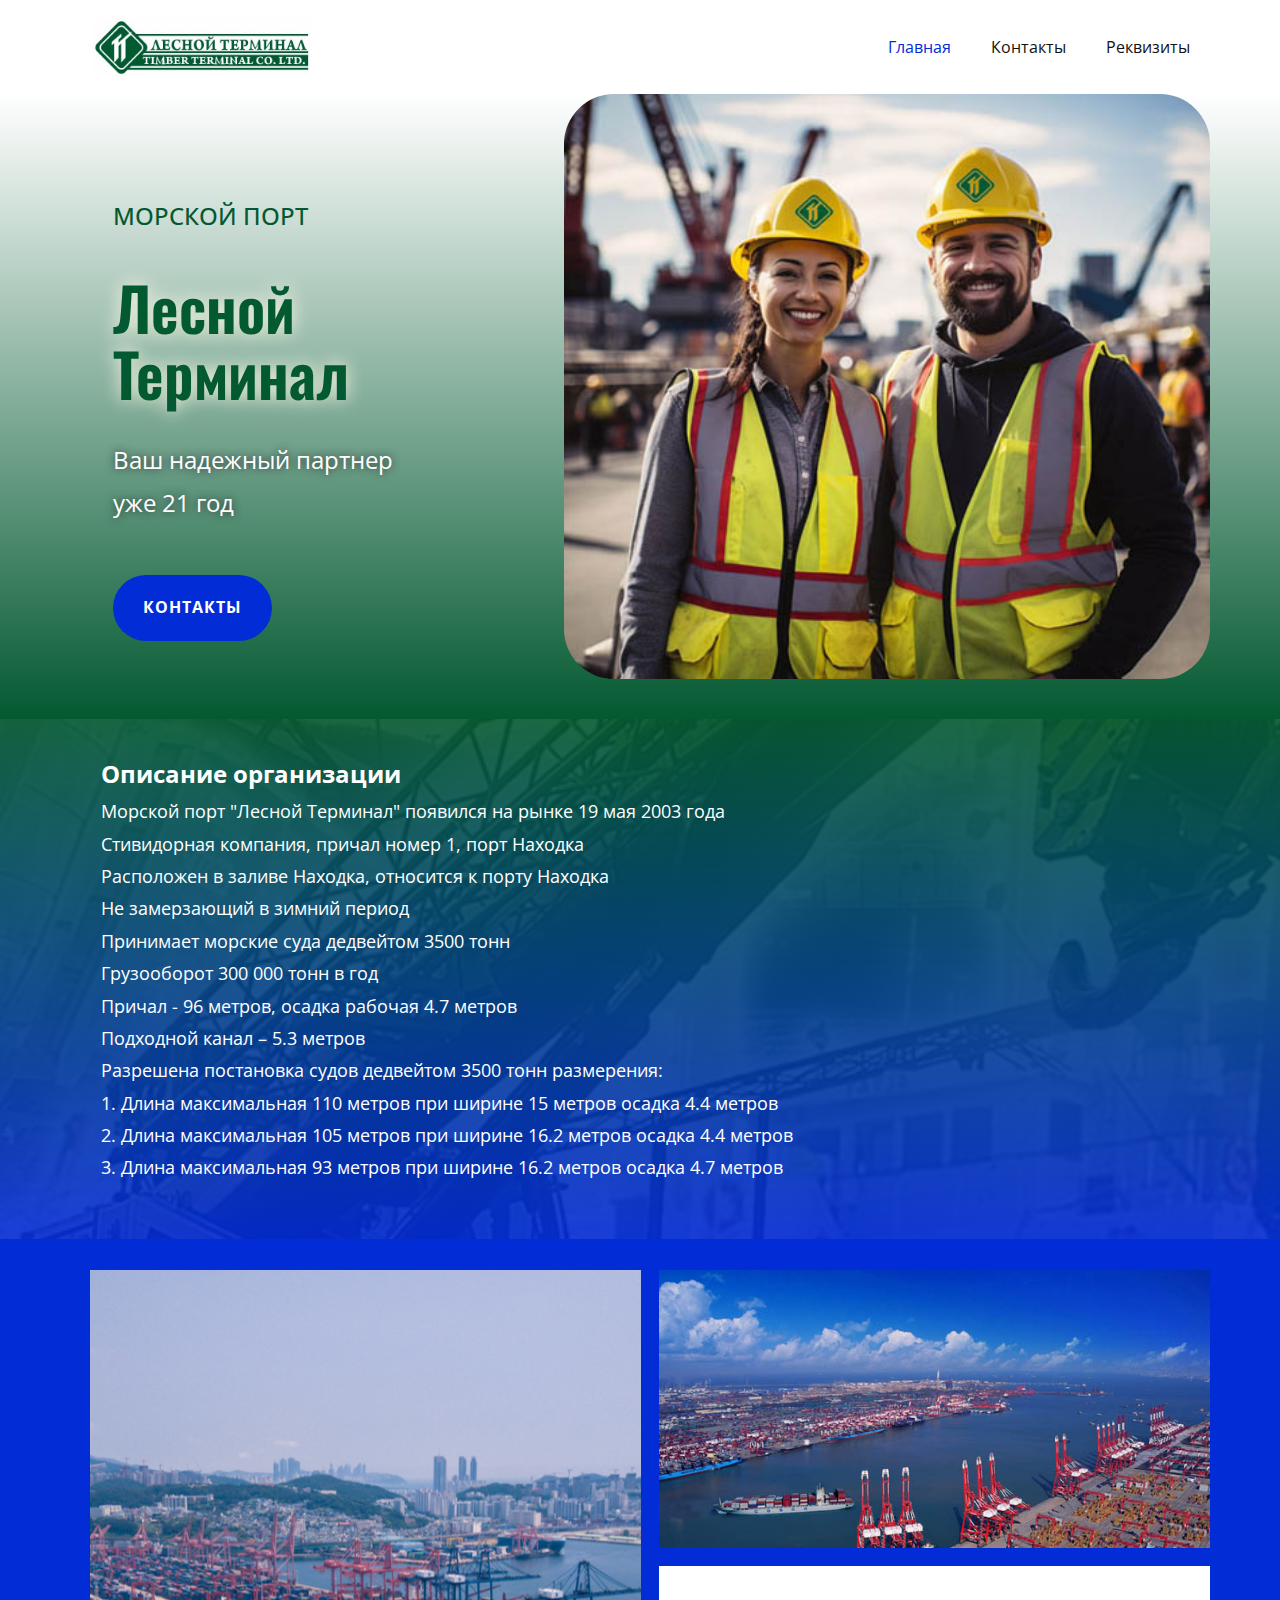
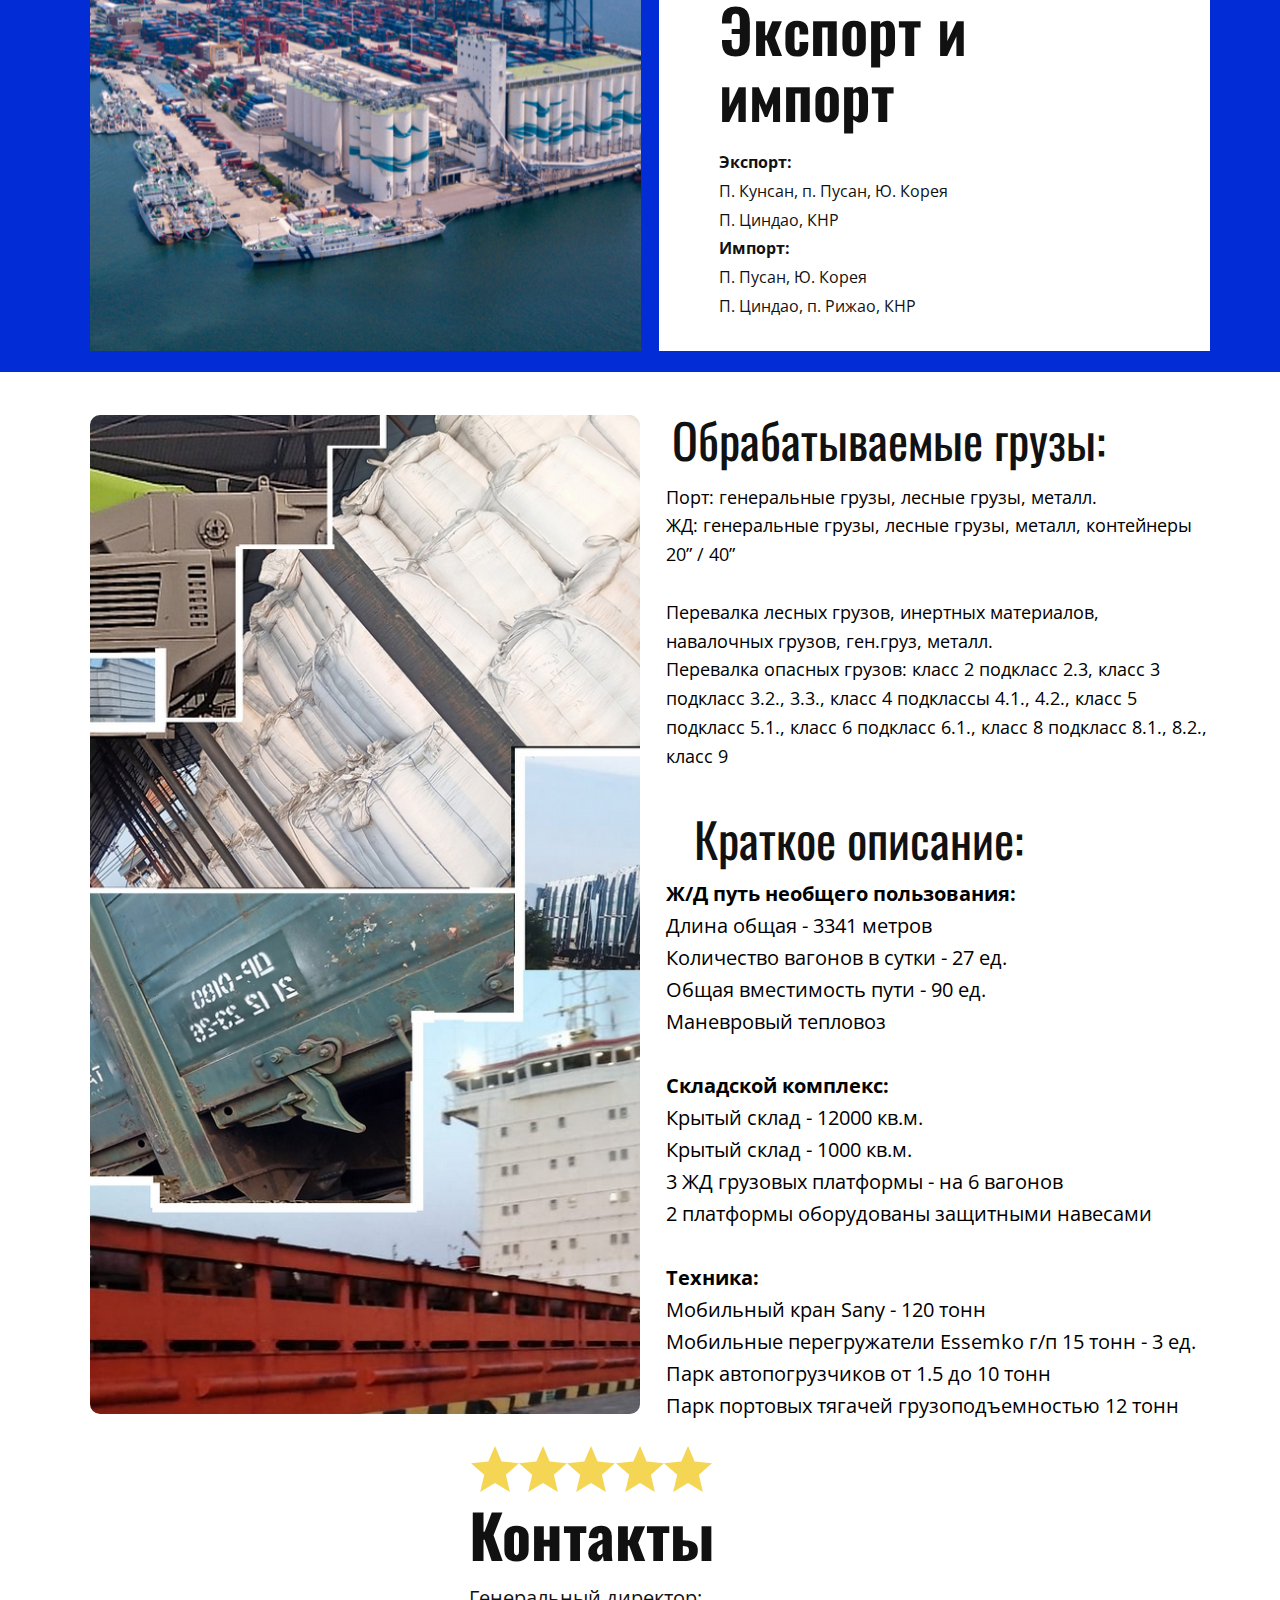
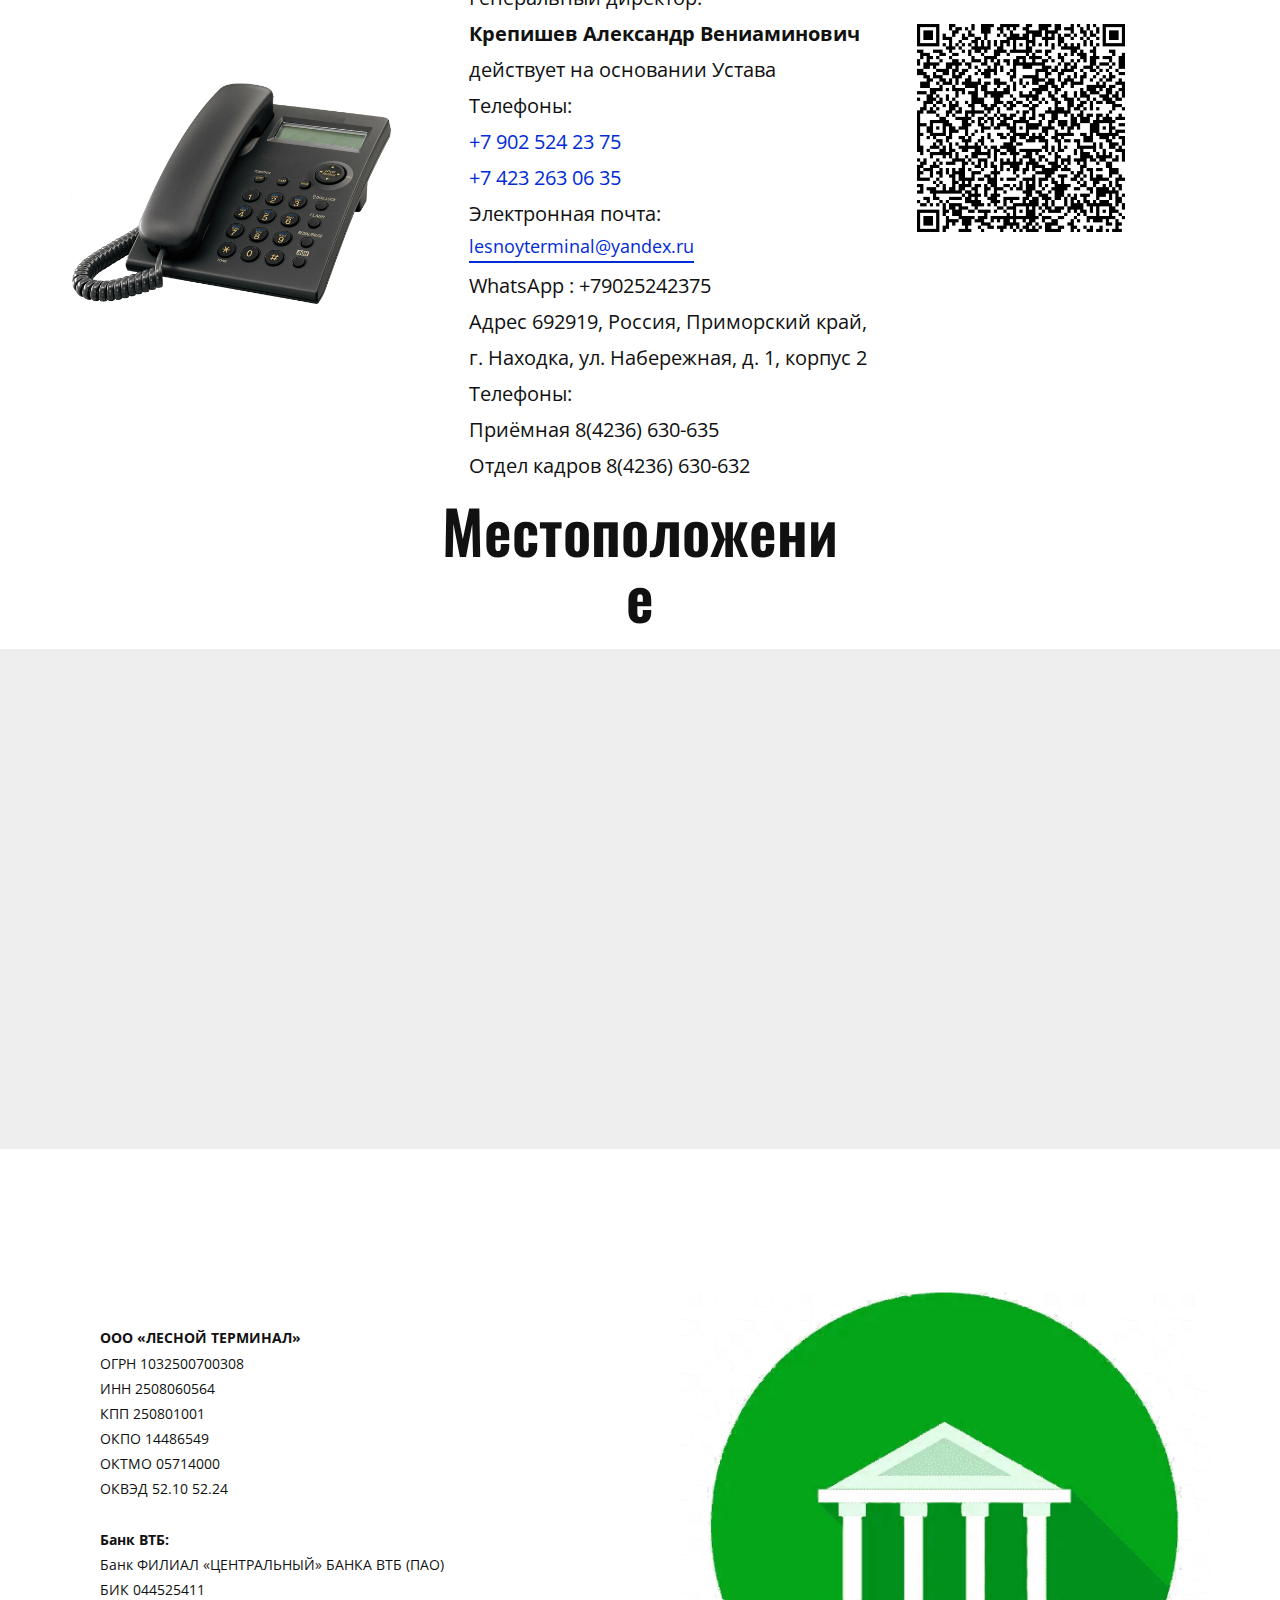
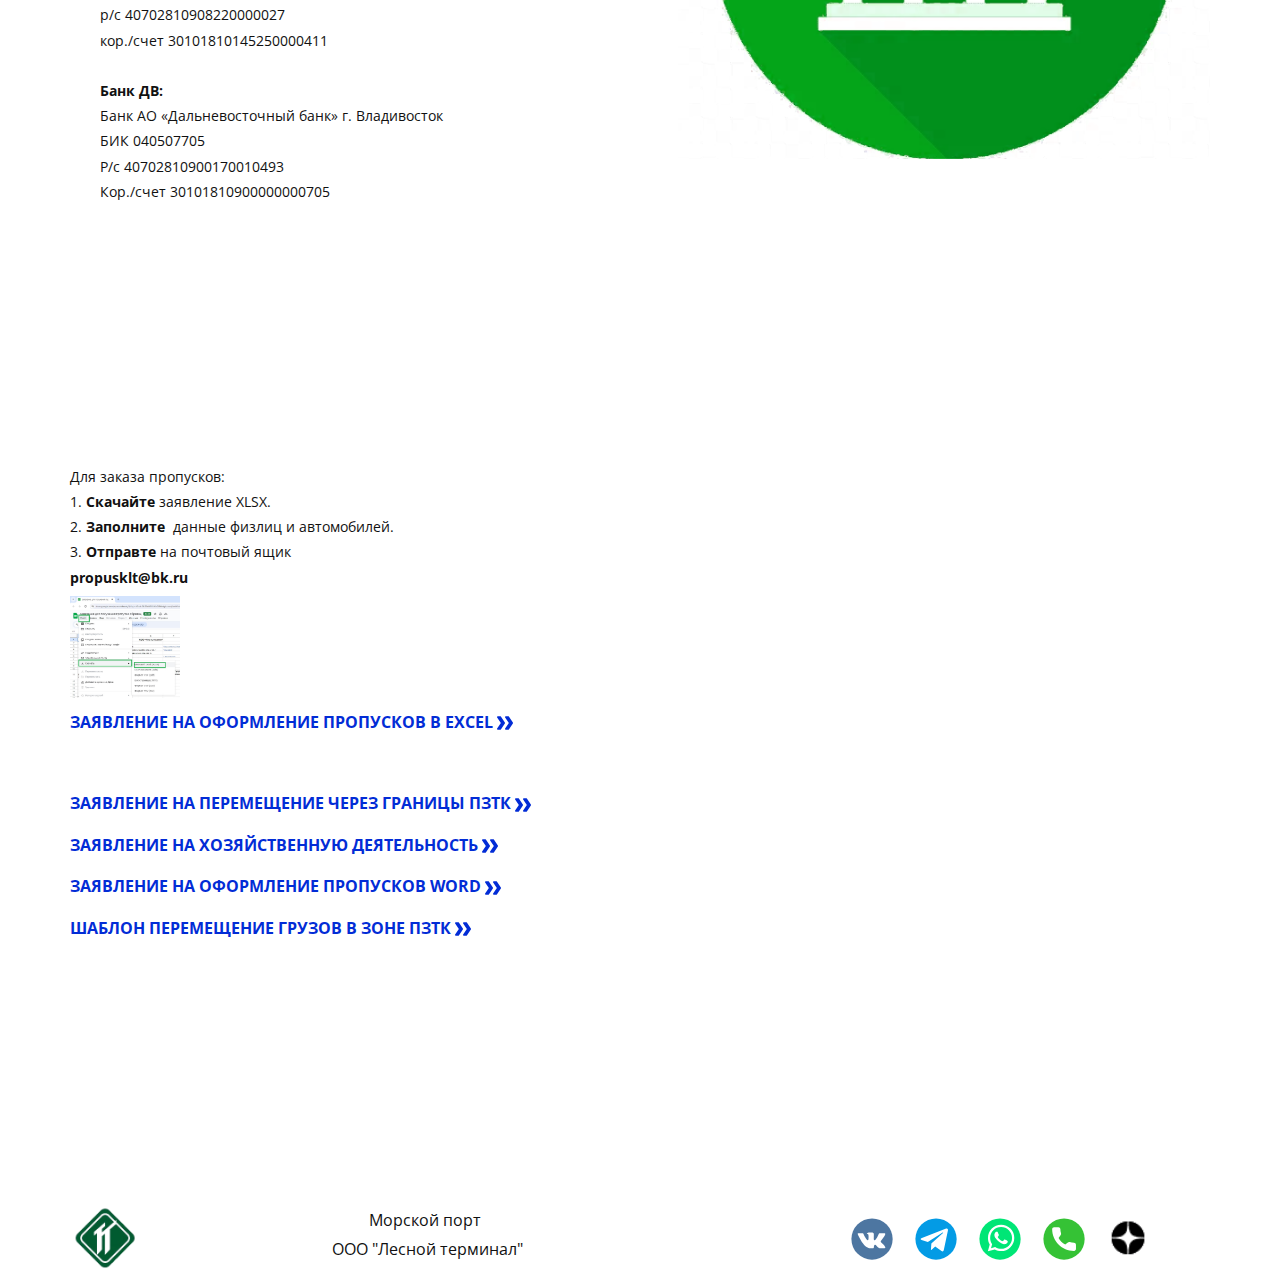
==== commit 349ffa13: "Update index.html" ====
--- a/index.html
+++ b/index.html
@@ -320,13 +320,5 @@
           </a>
         </div>
       </div></footer>
-    <section class="u-backlink u-clearfix u-grey-80">
-      <p class="u-text">
-        <span>This site was created with the </span>
-        <a class="u-link" href="https://nicepage.com/" target="_blank" rel="nofollow">
-          <span>Nicepage</span>
-        </a>
-      </p>
-    </section>
   
-</body></html>+</body></html>
